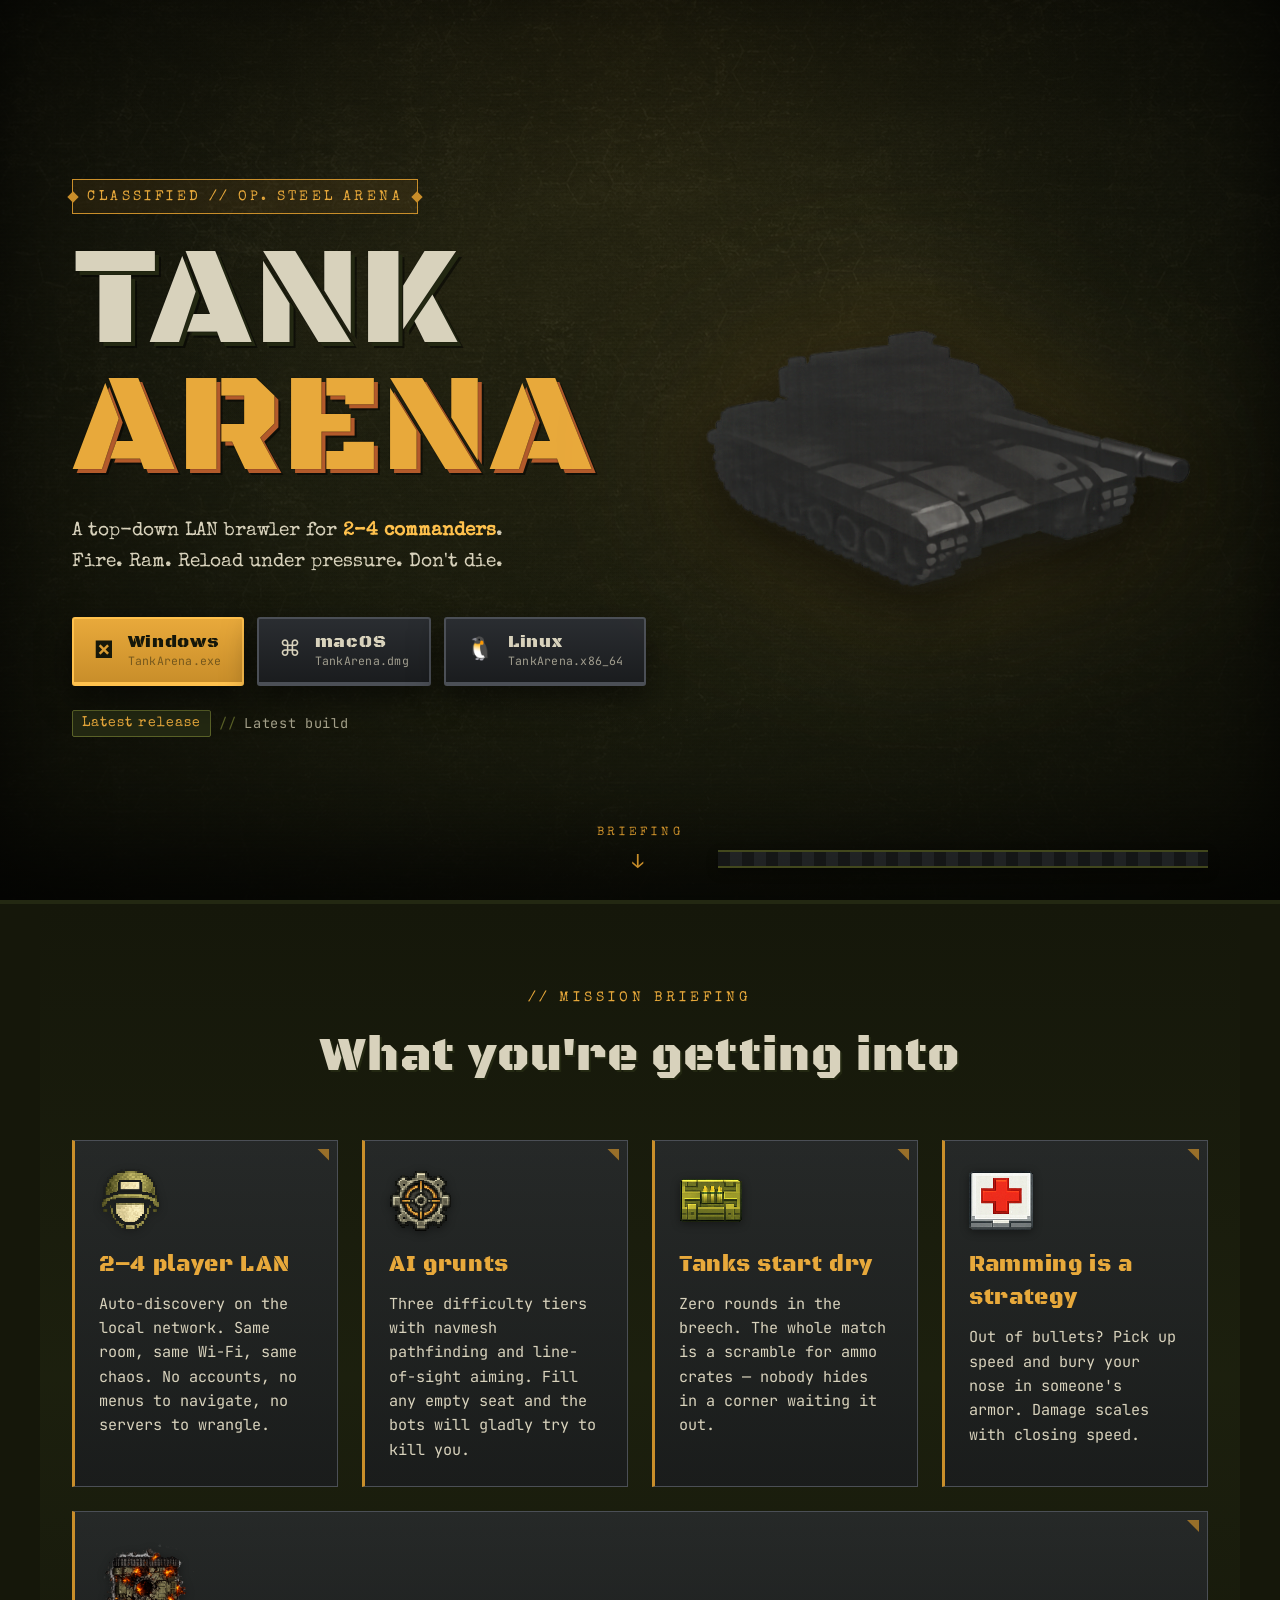
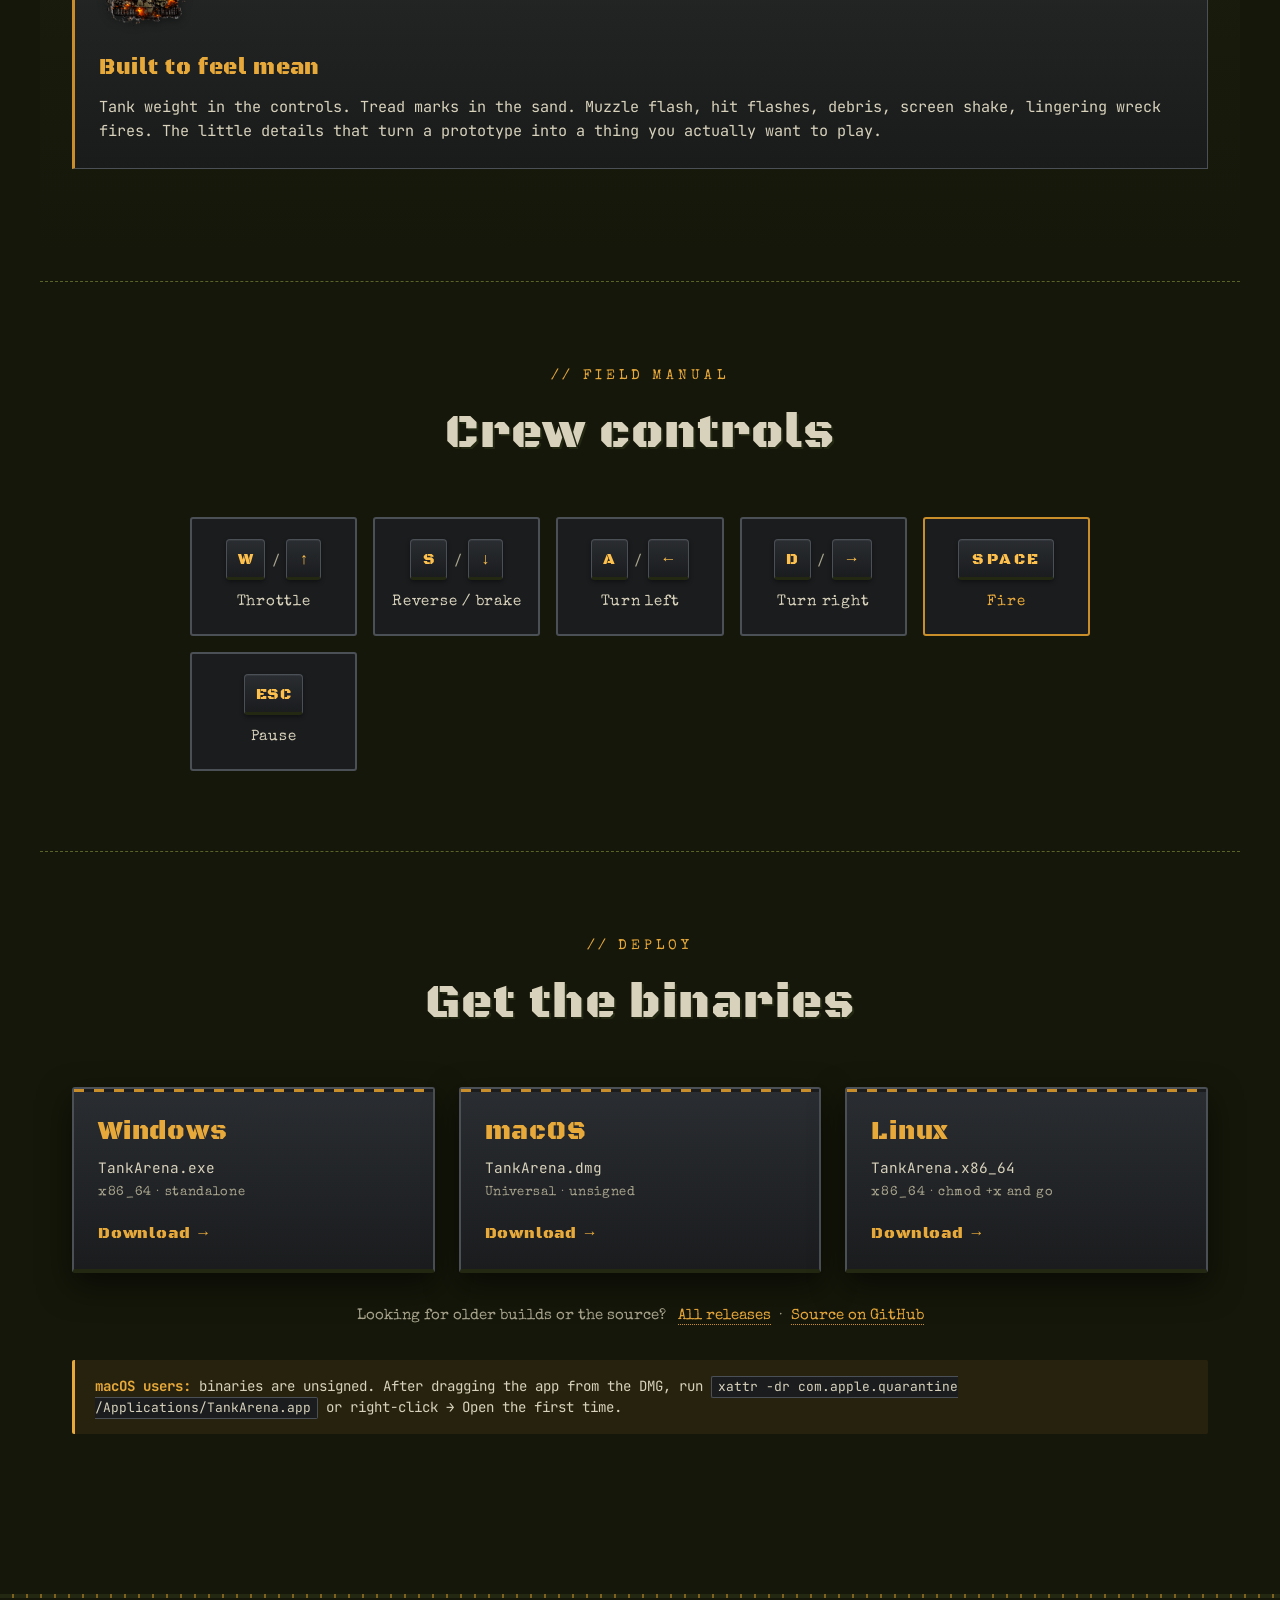
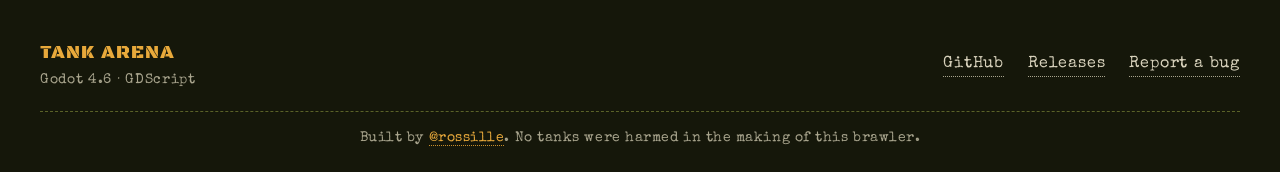
==== docs/index.html @ f7e7286d "Initial commit: Tank Arena - 2-4 player LAN tank battle game A top-down tank arena built in Godot 4." ====
<!DOCTYPE html>
<html lang="en">
<head>
  <meta charset="UTF-8" />
  <meta name="viewport" content="width=device-width, initial-scale=1.0" />
  <title>TANK ARENA — LAN tank brawler for 2–4 commanders</title>
  <meta name="description" content="A no-nonsense top-down tank brawler. Spin up a LAN game, throw in some AI grunts, ram, shoot, and don't get caught reloading." />
  <meta property="og:title" content="TANK ARENA" />
  <meta property="og:description" content="LAN tank brawler for 2–4 commanders. Fire. Ram. Survive." />
  <meta property="og:image" content="assets/title_tank_silhouette.png" />
  <link rel="preconnect" href="https://fonts.googleapis.com" />
  <link rel="preconnect" href="https://fonts.gstatic.com" crossorigin />
  <link href="https://fonts.googleapis.com/css2?family=Black+Ops+One&family=Special+Elite&family=JetBrains+Mono:wght@400;700&display=swap" rel="stylesheet" />
  <link rel="stylesheet" href="style.css" />
  <link rel="icon" type="image/png" href="assets/title_tank_silhouette.png" />
</head>
<body>

  <!-- ===== HERO ===== -->
  <header class="hero">
    <div class="scanlines" aria-hidden="true"></div>
    <div class="vignette" aria-hidden="true"></div>

    <div class="hero__inner">
      <div class="hero__text">
        <div class="stencil-tag">CLASSIFIED // OP. STEEL ARENA</div>
        <h1 class="title">
          <span class="title__line">TANK</span>
          <span class="title__line title__line--accent">ARENA</span>
        </h1>
        <p class="tagline">
          A top-down LAN brawler for <strong>2&ndash;4 commanders</strong>.<br />
          Fire. Ram. Reload under pressure. Don't die.
        </p>

        <div class="downloads" id="downloads">
          <a class="dl-btn dl-btn--primary" href="https://github.com/rossille/tta/releases/latest/download/TankArena.exe" data-platform="windows">
            <span class="dl-btn__icon" aria-hidden="true">&#xE7EF;</span>
            <span class="dl-btn__label">
              <span class="dl-btn__platform">Windows</span>
              <span class="dl-btn__file" data-size="windows">TankArena.exe</span>
            </span>
          </a>
          <a class="dl-btn" href="https://github.com/rossille/tta/releases/latest/download/TankArena.dmg" data-platform="macos">
            <span class="dl-btn__icon" aria-hidden="true">&#x2318;</span>
            <span class="dl-btn__label">
              <span class="dl-btn__platform">macOS</span>
              <span class="dl-btn__file" data-size="macos">TankArena.dmg</span>
            </span>
          </a>
          <a class="dl-btn" href="https://github.com/rossille/tta/releases/latest/download/TankArena.x86_64" data-platform="linux">
            <span class="dl-btn__icon" aria-hidden="true">&#x1F427;</span>
            <span class="dl-btn__label">
              <span class="dl-btn__platform">Linux</span>
              <span class="dl-btn__file" data-size="linux">TankArena.x86_64</span>
            </span>
          </a>
        </div>

        <div class="release-meta" id="release-meta">
          <span class="release-meta__chip" id="release-tag">Latest release</span>
          <span class="release-meta__sep">//</span>
          <span class="release-meta__date" id="release-date">Loading deployment data&hellip;</span>
        </div>
      </div>

      <div class="hero__art" aria-hidden="true">
        <img src="assets/title_tank_silhouette.png" alt="" class="hero__tank" />
        <div class="hero__tracks"></div>
      </div>
    </div>

    <a class="scroll-cue" href="#briefing" aria-label="Scroll to briefing">
      <span>BRIEFING</span>
      <span class="scroll-cue__arrow">&darr;</span>
    </a>
  </header>

  <!-- ===== BRIEFING / FEATURES ===== -->
  <section class="briefing" id="briefing">
    <div class="section__header">
      <span class="section__tag">// MISSION BRIEFING</span>
      <h2 class="section__title">What you're getting into</h2>
    </div>

    <div class="features">
      <article class="feature">
        <div class="feature__icon">
          <img src="assets/icon_player.png" alt="" />
        </div>
        <h3>2&ndash;4 player LAN</h3>
        <p>Auto-discovery on the local network. Same room, same Wi-Fi, same chaos. No accounts, no menus to navigate, no servers to wrangle.</p>
      </article>

      <article class="feature">
        <div class="feature__icon">
          <img src="assets/icon_ai.png" alt="" />
        </div>
        <h3>AI grunts</h3>
        <p>Three difficulty tiers with navmesh pathfinding and line-of-sight aiming. Fill any empty seat and the bots will gladly try to kill you.</p>
      </article>

      <article class="feature">
        <div class="feature__icon">
          <img src="assets/ammo_pickup.png" alt="" />
        </div>
        <h3>Tanks start dry</h3>
        <p>Zero rounds in the breech. The whole match is a scramble for ammo crates &mdash; nobody hides in a corner waiting it out.</p>
      </article>

      <article class="feature">
        <div class="feature__icon">
          <img src="assets/health_pickup.png" alt="" />
        </div>
        <h3>Ramming is a strategy</h3>
        <p>Out of bullets? Pick up speed and bury your nose in someone's armor. Damage scales with closing speed.</p>
      </article>

      <article class="feature feature--wide">
        <div class="feature__icon feature__icon--wreck">
          <img src="assets/tank_destroyed.png" alt="" />
        </div>
        <h3>Built to feel mean</h3>
        <p>Tank weight in the controls. Tread marks in the sand. Muzzle flash, hit flashes, debris, screen shake, lingering wreck fires. The little details that turn a prototype into a thing you actually want to play.</p>
      </article>
    </div>
  </section>

  <!-- ===== CONTROLS ===== -->
  <section class="controls">
    <div class="section__header">
      <span class="section__tag">// FIELD MANUAL</span>
      <h2 class="section__title">Crew controls</h2>
    </div>

    <div class="controls__grid">
      <div class="control-card">
        <div class="control-card__keys">
          <kbd>W</kbd>
          <span class="control-card__or">/</span>
          <kbd>&uarr;</kbd>
        </div>
        <div class="control-card__label">Throttle</div>
      </div>
      <div class="control-card">
        <div class="control-card__keys">
          <kbd>S</kbd>
          <span class="control-card__or">/</span>
          <kbd>&darr;</kbd>
        </div>
        <div class="control-card__label">Reverse / brake</div>
      </div>
      <div class="control-card">
        <div class="control-card__keys">
          <kbd>A</kbd>
          <span class="control-card__or">/</span>
          <kbd>&larr;</kbd>
        </div>
        <div class="control-card__label">Turn left</div>
      </div>
      <div class="control-card">
        <div class="control-card__keys">
          <kbd>D</kbd>
          <span class="control-card__or">/</span>
          <kbd>&rarr;</kbd>
        </div>
        <div class="control-card__label">Turn right</div>
      </div>
      <div class="control-card control-card--fire">
        <div class="control-card__keys">
          <kbd class="kbd--wide">SPACE</kbd>
        </div>
        <div class="control-card__label">Fire</div>
      </div>
      <div class="control-card">
        <div class="control-card__keys">
          <kbd>ESC</kbd>
        </div>
        <div class="control-card__label">Pause</div>
      </div>
    </div>
  </section>

  <!-- ===== DEPLOY ===== -->
  <section class="deploy">
    <div class="section__header">
      <span class="section__tag">// DEPLOY</span>
      <h2 class="section__title">Get the binaries</h2>
    </div>

    <div class="deploy__grid">
      <a class="deploy-card" href="https://github.com/rossille/tta/releases/latest/download/TankArena.exe" data-platform="windows">
        <div class="deploy-card__platform">Windows</div>
        <div class="deploy-card__filename">TankArena.exe</div>
        <div class="deploy-card__arch">x86_64 &middot; standalone</div>
        <div class="deploy-card__cta">Download &rarr;</div>
      </a>
      <a class="deploy-card" href="https://github.com/rossille/tta/releases/latest/download/TankArena.dmg" data-platform="macos">
        <div class="deploy-card__platform">macOS</div>
        <div class="deploy-card__filename">TankArena.dmg</div>
        <div class="deploy-card__arch">Universal &middot; unsigned</div>
        <div class="deploy-card__cta">Download &rarr;</div>
      </a>
      <a class="deploy-card" href="https://github.com/rossille/tta/releases/latest/download/TankArena.x86_64" data-platform="linux">
        <div class="deploy-card__platform">Linux</div>
        <div class="deploy-card__filename">TankArena.x86_64</div>
        <div class="deploy-card__arch">x86_64 &middot; chmod +x and go</div>
        <div class="deploy-card__cta">Download &rarr;</div>
      </a>
    </div>

    <p class="deploy__note" id="deploy-note">
      Looking for older builds or the source? &nbsp;
      <a href="https://github.com/rossille/tta/releases">All releases</a>
      &nbsp;&middot;&nbsp;
      <a href="https://github.com/rossille/tta">Source on GitHub</a>
    </p>

    <div class="deploy__macos-note">
      <strong>macOS users:</strong> binaries are unsigned. After dragging the app from the DMG,
      run <code>xattr -dr com.apple.quarantine /Applications/TankArena.app</code> or right-click &rarr; Open the first time.
    </div>
  </section>

  <!-- ===== FOOTER ===== -->
  <footer class="footer">
    <div class="footer__inner">
      <div class="footer__brand">
        <span class="footer__logo">TANK&nbsp;ARENA</span>
        <span class="footer__build">Godot 4.6 &middot; GDScript</span>
      </div>
      <div class="footer__links">
        <a href="https://github.com/rossille/tta">GitHub</a>
        <a href="https://github.com/rossille/tta/releases">Releases</a>
        <a href="https://github.com/rossille/tta/issues">Report a bug</a>
      </div>
    </div>
    <div class="footer__bottom">
      Built by <a href="https://github.com/rossille">@rossille</a>. No tanks were harmed in the making of this brawler.
    </div>
  </footer>

  <script src="script.js"></script>
</body>
</html>
---- docs/style.css ----
/* =========================================================================
   TANK ARENA — landing page
   Cold War Steel aesthetic: olive drab, dark steel, amber accents, grit.
   ========================================================================= */

:root {
  --olive-darkest: #15170a;
  --olive-dark:    #232812;
  --olive-mid:     #3a4020;
  --olive:         #5a6228;
  --olive-light:   #8a9342;
  --steel-dark:    #1a1c1e;
  --steel:         #2a2d31;
  --steel-light:   #4b4f56;
  --amber:         #e8a93b;
  --amber-bright:  #ffc14d;
  --amber-dim:     #c98e2a;
  --rust:          #b25a2b;
  --bone:          #d8d2bc;
  --bone-dim:      #a8a48d;
  --warning:       #d34f3a;

  --shadow-deep:   0 12px 32px rgba(0, 0, 0, 0.55);
  --shadow-press:  0 4px 12px rgba(0, 0, 0, 0.5);

  --font-display:  "Black Ops One", "Impact", "Arial Black", sans-serif;
  --font-stencil:  "Special Elite", "Courier New", monospace;
  --font-body:     "JetBrains Mono", "Courier New", monospace;
}

* { box-sizing: border-box; }

html, body {
  margin: 0;
  padding: 0;
  background: var(--olive-darkest);
  color: var(--bone);
  font-family: var(--font-body);
  font-size: 16px;
  line-height: 1.5;
  scroll-behavior: smooth;
  -webkit-font-smoothing: antialiased;
}

a {
  color: var(--amber);
  text-decoration: none;
  border-bottom: 1px dotted var(--amber-dim);
  transition: color 0.15s ease, border-color 0.15s ease;
}
a:hover { color: var(--amber-bright); border-bottom-color: var(--amber-bright); }

code, kbd {
  font-family: var(--font-body);
  background: var(--steel-dark);
  color: var(--bone);
  padding: 0.1em 0.45em;
  border: 1px solid var(--steel-light);
  border-radius: 2px;
  font-size: 0.92em;
}

::selection { background: var(--amber); color: var(--olive-darkest); }

/* ======================== HERO ======================== */

.hero {
  position: relative;
  min-height: 100vh;
  background:
    radial-gradient(ellipse at top, rgba(232, 169, 59, 0.05) 0%, transparent 60%),
    linear-gradient(180deg, rgba(21, 23, 10, 0.78) 0%, rgba(21, 23, 10, 0.92) 100%),
    url("assets/bg_lobby.jpg");
  background-size: auto, auto, cover;
  background-position: center;
  background-repeat: repeat;
  overflow: hidden;
  border-bottom: 4px solid var(--olive-dark);
  box-shadow: inset 0 -50px 80px rgba(0, 0, 0, 0.6);
}

.scanlines {
  position: absolute;
  inset: 0;
  pointer-events: none;
  background-image: repeating-linear-gradient(
    0deg,
    rgba(0, 0, 0, 0) 0px,
    rgba(0, 0, 0, 0) 2px,
    rgba(0, 0, 0, 0.06) 3px,
    rgba(0, 0, 0, 0.06) 4px
  );
  z-index: 1;
}

.vignette {
  position: absolute;
  inset: 0;
  pointer-events: none;
  background: radial-gradient(ellipse at center, transparent 40%, rgba(0, 0, 0, 0.6) 100%);
  z-index: 1;
}

.hero__inner {
  position: relative;
  z-index: 2;
  max-width: 1200px;
  margin: 0 auto;
  padding: 5rem 2rem 4rem;
  display: grid;
  grid-template-columns: 1.1fr 0.9fr;
  gap: 3rem;
  align-items: center;
  min-height: 100vh;
}

.stencil-tag {
  display: inline-block;
  font-family: var(--font-stencil);
  font-size: 0.85rem;
  letter-spacing: 0.25em;
  color: var(--amber);
  background: rgba(232, 169, 59, 0.08);
  border: 1px solid var(--amber-dim);
  padding: 0.4rem 0.9rem;
  margin-bottom: 1.5rem;
  text-transform: uppercase;
  position: relative;
}
.stencil-tag::before,
.stencil-tag::after {
  content: "";
  position: absolute;
  top: 50%;
  width: 8px;
  height: 8px;
  background: var(--amber-dim);
  transform: translateY(-50%) rotate(45deg);
}
.stencil-tag::before { left: -4px; }
.stencil-tag::after  { right: -4px; }

.title {
  font-family: var(--font-display);
  font-weight: 400;
  font-size: clamp(4rem, 11vw, 9rem);
  line-height: 0.9;
  margin: 0 0 1.5rem;
  letter-spacing: 0.02em;
  color: var(--bone);
  text-shadow:
    0 0 1px rgba(0, 0, 0, 0.9),
    4px 4px 0 var(--olive-dark),
    6px 6px 0 rgba(0, 0, 0, 0.5);
}
.title__line { display: block; }
.title__line--accent {
  color: var(--amber);
  text-shadow:
    0 0 1px rgba(0, 0, 0, 0.9),
    4px 4px 0 var(--rust),
    6px 6px 0 rgba(0, 0, 0, 0.5);
}

.tagline {
  font-family: var(--font-stencil);
  font-size: 1.2rem;
  color: var(--bone);
  margin: 0 0 2.5rem;
  max-width: 32rem;
  line-height: 1.6;
}
.tagline strong { color: var(--amber-bright); }

/* ---- download buttons ---- */

.downloads {
  display: flex;
  flex-wrap: wrap;
  gap: 0.85rem;
  margin-bottom: 1.5rem;
}

.dl-btn {
  display: inline-flex;
  align-items: center;
  gap: 0.85rem;
  background: linear-gradient(180deg, var(--steel) 0%, var(--steel-dark) 100%);
  color: var(--bone);
  border: 2px solid var(--steel-light);
  border-bottom-width: 4px;
  border-radius: 3px;
  padding: 0.85rem 1.25rem;
  font-family: var(--font-display);
  font-weight: normal;
  text-decoration: none;
  transition: transform 0.08s ease, box-shadow 0.15s ease, border-color 0.15s ease, background 0.15s ease;
  box-shadow: var(--shadow-deep);
  cursor: pointer;
  position: relative;
}
.dl-btn:hover {
  transform: translateY(-2px);
  border-color: var(--amber-dim);
  background: linear-gradient(180deg, var(--steel-light) 0%, var(--steel) 100%);
}
.dl-btn:active {
  transform: translateY(2px);
  border-bottom-width: 2px;
  box-shadow: var(--shadow-press);
}

.dl-btn--primary {
  background: linear-gradient(180deg, var(--amber) 0%, var(--amber-dim) 100%);
  border-color: var(--amber-bright);
  color: var(--olive-darkest);
  text-shadow: none;
}
.dl-btn--primary:hover {
  background: linear-gradient(180deg, var(--amber-bright) 0%, var(--amber) 100%);
  border-color: var(--bone);
}

.dl-btn__icon {
  font-size: 1.4rem;
  line-height: 1;
}
.dl-btn__label {
  display: flex;
  flex-direction: column;
  align-items: flex-start;
  text-align: left;
  line-height: 1.1;
}
.dl-btn__platform {
  font-size: 1.1rem;
  letter-spacing: 0.04em;
}
.dl-btn__file {
  font-family: var(--font-body);
  font-size: 0.72rem;
  opacity: 0.7;
  margin-top: 0.2rem;
  font-weight: normal;
  letter-spacing: 0.02em;
}
.dl-btn--primary .dl-btn__file { color: rgba(21, 23, 10, 0.7); }

.dl-btn--unavailable,
.deploy-card.dl-btn--unavailable {
  opacity: 0.45;
  pointer-events: none;
  filter: grayscale(0.5);
}

.release-meta {
  font-family: var(--font-body);
  font-size: 0.85rem;
  color: var(--bone-dim);
  letter-spacing: 0.05em;
  display: flex;
  flex-wrap: wrap;
  gap: 0.5rem;
  align-items: center;
}
.release-meta__chip {
  background: var(--olive-dark);
  border: 1px solid var(--olive);
  color: var(--amber);
  padding: 0.15rem 0.55rem;
  border-radius: 2px;
  font-family: var(--font-stencil);
  letter-spacing: 0.08em;
}
.release-meta__sep { color: var(--olive); }

/* ---- hero art ---- */

.hero__art {
  position: relative;
  height: 100%;
  display: flex;
  align-items: center;
  justify-content: center;
}

.hero__tank {
  max-width: 100%;
  width: 110%;
  filter:
    brightness(1.35)
    contrast(1.05)
    drop-shadow(0 20px 30px rgba(0, 0, 0, 0.6))
    drop-shadow(0 0 80px rgba(232, 169, 59, 0.18));
  transform: translateX(-3%) rotate(-2deg);
  animation: tank-rumble 6s ease-in-out infinite;
}

@keyframes tank-rumble {
  0%, 100% { transform: translateX(-3%) translateY(0) rotate(-2deg); }
  25%      { transform: translateX(-3%) translateY(-3px) rotate(-2.2deg); }
  50%      { transform: translateX(-3%) translateY(0) rotate(-2deg); }
  75%      { transform: translateX(-3%) translateY(-2px) rotate(-1.8deg); }
}

.hero__tracks {
  position: absolute;
  left: 0; right: 0; bottom: -2rem;
  height: 18px;
  background: repeating-linear-gradient(
    90deg,
    var(--steel-dark) 0px,
    var(--steel-dark) 12px,
    var(--steel) 12px,
    var(--steel) 24px
  );
  border-top: 2px solid var(--olive);
  border-bottom: 2px solid var(--olive);
  opacity: 0.7;
  box-shadow: 0 4px 12px rgba(0, 0, 0, 0.5);
}

/* ---- scroll cue ---- */

.scroll-cue {
  position: absolute;
  left: 50%;
  bottom: 1.5rem;
  transform: translateX(-50%);
  display: flex;
  flex-direction: column;
  align-items: center;
  font-family: var(--font-stencil);
  font-size: 0.78rem;
  letter-spacing: 0.3em;
  color: var(--amber-dim);
  text-decoration: none;
  border: none;
  z-index: 3;
  animation: cue-bob 2.2s ease-in-out infinite;
}
.scroll-cue:hover { color: var(--amber-bright); border: none; }
.scroll-cue__arrow {
  font-size: 1.2rem;
  margin-top: 0.3rem;
  font-family: var(--font-body);
}

@keyframes cue-bob {
  0%, 100% { transform: translateX(-50%) translateY(0); opacity: 0.7; }
  50%      { transform: translateX(-50%) translateY(6px); opacity: 1; }
}

/* ======================== SECTIONS ======================== */

section {
  position: relative;
  padding: 5rem 2rem;
  max-width: 1200px;
  margin: 0 auto;
}

.section__header {
  text-align: center;
  margin-bottom: 3rem;
}

.section__tag {
  display: inline-block;
  font-family: var(--font-stencil);
  font-size: 0.85rem;
  letter-spacing: 0.3em;
  color: var(--amber);
  margin-bottom: 0.7rem;
}

.section__title {
  font-family: var(--font-display);
  font-weight: 400;
  font-size: clamp(2rem, 5vw, 3rem);
  margin: 0;
  color: var(--bone);
  letter-spacing: 0.02em;
  text-shadow: 2px 2px 0 var(--olive-dark);
}

/* ======================== BRIEFING / FEATURES ======================== */

.briefing {
  background:
    linear-gradient(180deg, rgba(35, 40, 18, 0) 0%, rgba(35, 40, 18, 0.5) 50%, rgba(35, 40, 18, 0) 100%);
}

.features {
  display: grid;
  grid-template-columns: repeat(auto-fit, minmax(260px, 1fr));
  gap: 1.5rem;
}

.feature {
  position: relative;
  background: linear-gradient(180deg, rgba(42, 45, 49, 0.75) 0%, rgba(26, 28, 30, 0.85) 100%);
  border: 1px solid var(--steel-light);
  border-left: 3px solid var(--amber-dim);
  padding: 1.75rem 1.5rem 1.5rem;
  transition: transform 0.2s ease, border-color 0.2s ease, box-shadow 0.2s ease;
}
.feature::before {
  content: "";
  position: absolute;
  top: 8px; right: 8px;
  width: 12px; height: 12px;
  background: var(--amber-dim);
  clip-path: polygon(0 0, 100% 0, 100% 100%);
  opacity: 0.7;
}
.feature:hover {
  transform: translateY(-3px);
  border-left-color: var(--amber);
  box-shadow: var(--shadow-deep);
}

.feature--wide {
  grid-column: 1 / -1;
}
.feature--wide .feature__icon {
  width: 96px; height: 96px;
}

.feature__icon {
  width: 64px;
  height: 64px;
  margin-bottom: 1rem;
  display: flex;
  align-items: center;
  justify-content: center;
}
.feature__icon img {
  width: 100%;
  height: 100%;
  object-fit: contain;
  image-rendering: pixelated;
  filter: drop-shadow(0 2px 4px rgba(0, 0, 0, 0.4));
}
.feature__icon--wreck img {
  image-rendering: auto;
}

.feature h3 {
  font-family: var(--font-display);
  font-weight: 400;
  font-size: 1.4rem;
  margin: 0 0 0.6rem;
  color: var(--amber);
  letter-spacing: 0.03em;
}

.feature p {
  margin: 0;
  color: var(--bone);
  font-size: 0.95rem;
  line-height: 1.6;
}

/* ======================== CONTROLS ======================== */

.controls {
  border-top: 1px dashed var(--olive);
  border-bottom: 1px dashed var(--olive);
  margin-top: 2rem;
}

.controls__grid {
  display: grid;
  grid-template-columns: repeat(auto-fit, minmax(160px, 1fr));
  gap: 1rem;
  max-width: 900px;
  margin: 0 auto;
}

.control-card {
  background: var(--steel-dark);
  border: 2px solid var(--steel-light);
  border-radius: 3px;
  padding: 1.25rem 1rem;
  text-align: center;
  position: relative;
}
.control-card::after {
  content: "";
  position: absolute;
  top: -2px; left: -2px; right: -2px; bottom: -2px;
  border-top: 2px solid var(--amber-dim);
  pointer-events: none;
  opacity: 0;
  transition: opacity 0.2s ease;
}
.control-card:hover::after { opacity: 1; }

.control-card__keys {
  display: flex;
  justify-content: center;
  align-items: center;
  gap: 0.4rem;
  margin-bottom: 0.7rem;
}
.control-card__or {
  color: var(--bone-dim);
  font-size: 0.85rem;
}

kbd {
  display: inline-flex;
  align-items: center;
  justify-content: center;
  min-width: 2.2rem;
  min-height: 2.2rem;
  padding: 0.4rem 0.7rem;
  font-family: var(--font-display);
  font-size: 1rem;
  color: var(--amber-bright);
  background: linear-gradient(180deg, var(--steel) 0%, var(--steel-dark) 100%);
  border: 1px solid var(--steel-light);
  border-bottom: 3px solid var(--olive-dark);
  border-radius: 4px;
  box-shadow: inset 0 1px 0 rgba(255, 255, 255, 0.05), 0 2px 4px rgba(0, 0, 0, 0.4);
  letter-spacing: 0.02em;
}
.kbd--wide {
  min-width: 6rem;
  letter-spacing: 0.15em;
}

.control-card__label {
  font-family: var(--font-stencil);
  font-size: 0.95rem;
  color: var(--bone);
  letter-spacing: 0.05em;
}

.control-card--fire {
  border-color: var(--amber-dim);
}
.control-card--fire .control-card__label {
  color: var(--amber);
}

/* ======================== DEPLOY ======================== */

.deploy {
  padding-bottom: 6rem;
}

.deploy__grid {
  display: grid;
  grid-template-columns: repeat(auto-fit, minmax(260px, 1fr));
  gap: 1.5rem;
  margin-bottom: 2rem;
}

.deploy-card {
  display: block;
  background: linear-gradient(180deg, var(--steel) 0%, var(--steel-dark) 100%);
  border: 2px solid var(--steel-light);
  border-bottom: 4px solid var(--olive-dark);
  border-radius: 3px;
  padding: 1.5rem;
  color: var(--bone);
  text-decoration: none;
  transition: transform 0.1s ease, border-color 0.2s ease, box-shadow 0.2s ease, background 0.2s ease;
  box-shadow: var(--shadow-deep);
  position: relative;
}
.deploy-card::before {
  content: "";
  position: absolute;
  top: 0; left: 0;
  width: 100%; height: 3px;
  background: repeating-linear-gradient(
    90deg,
    var(--amber-dim) 0px,
    var(--amber-dim) 10px,
    var(--steel-dark) 10px,
    var(--steel-dark) 20px
  );
}
.deploy-card:hover {
  transform: translateY(-3px);
  border-color: var(--amber);
  background: linear-gradient(180deg, var(--steel-light) 0%, var(--steel) 100%);
  box-shadow: 0 16px 36px rgba(0, 0, 0, 0.6), 0 0 20px rgba(232, 169, 59, 0.15);
}

.deploy-card__platform {
  font-family: var(--font-display);
  font-size: 1.6rem;
  color: var(--amber);
  letter-spacing: 0.03em;
  margin-bottom: 0.3rem;
}
.deploy-card__filename {
  font-family: var(--font-body);
  font-size: 0.9rem;
  color: var(--bone);
  margin-bottom: 0.3rem;
}
.deploy-card__arch {
  font-family: var(--font-stencil);
  font-size: 0.8rem;
  color: var(--bone-dim);
  letter-spacing: 0.05em;
  margin-bottom: 1.2rem;
}
.deploy-card__cta {
  font-family: var(--font-display);
  color: var(--amber);
  font-size: 1rem;
  letter-spacing: 0.05em;
}

.deploy__note {
  text-align: center;
  font-family: var(--font-stencil);
  color: var(--bone-dim);
  margin: 1.5rem 0 0;
  font-size: 0.95rem;
}

.deploy__macos-note {
  margin-top: 2rem;
  padding: 1rem 1.25rem;
  background: rgba(232, 169, 59, 0.08);
  border-left: 3px solid var(--amber);
  font-family: var(--font-body);
  font-size: 0.88rem;
  color: var(--bone);
  border-radius: 2px;
}
.deploy__macos-note strong { color: var(--amber); }

/* ======================== FOOTER ======================== */

.footer {
  background: var(--olive-darkest);
  border-top: 4px solid var(--olive-dark);
  padding: 2.5rem 2rem 1.5rem;
  margin-top: 4rem;
  position: relative;
}
.footer::before {
  content: "";
  position: absolute;
  top: -4px; left: 0; right: 0;
  height: 4px;
  background: repeating-linear-gradient(
    90deg,
    var(--olive-dark) 0px,
    var(--olive-dark) 12px,
    var(--amber-dim) 12px,
    var(--amber-dim) 14px
  );
  opacity: 0.55;
}

.footer__inner {
  max-width: 1200px;
  margin: 0 auto;
  display: flex;
  flex-wrap: wrap;
  justify-content: space-between;
  align-items: center;
  gap: 1.5rem;
  padding-bottom: 1.25rem;
  border-bottom: 1px dashed var(--olive);
}

.footer__brand { display: flex; flex-direction: column; gap: 0.2rem; }
.footer__logo {
  font-family: var(--font-display);
  font-size: 1.2rem;
  color: var(--amber);
  letter-spacing: 0.05em;
}
.footer__build {
  font-family: var(--font-stencil);
  color: var(--bone-dim);
  font-size: 0.85rem;
  letter-spacing: 0.05em;
}

.footer__links {
  display: flex;
  gap: 1.5rem;
  flex-wrap: wrap;
}
.footer__links a {
  font-family: var(--font-stencil);
  color: var(--bone);
  border-bottom: 1px dotted var(--bone-dim);
  letter-spacing: 0.05em;
}
.footer__links a:hover { color: var(--amber-bright); border-bottom-color: var(--amber-bright); }

.footer__bottom {
  text-align: center;
  font-family: var(--font-stencil);
  color: var(--bone-dim);
  font-size: 0.85rem;
  letter-spacing: 0.04em;
  max-width: 1200px;
  margin: 1rem auto 0;
}

/* ======================== RESPONSIVE ======================== */

@media (max-width: 900px) {
  .hero__inner {
    grid-template-columns: 1fr;
    padding-top: 3.5rem;
    padding-bottom: 5rem;
    gap: 2rem;
    text-align: center;
  }
  .hero__text {
    order: 2;
  }
  .hero__art {
    order: 1;
  }
  .hero__tank {
    max-width: 75%;
    width: auto;
  }
  .downloads { justify-content: center; }
  .release-meta { justify-content: center; }
  .tagline { margin-left: auto; margin-right: auto; }
}

@media (max-width: 540px) {
  section { padding: 3.5rem 1.25rem; }
  .hero__inner { padding: 3rem 1.25rem 5rem; }
  .title { font-size: clamp(3.5rem, 14vw, 5.5rem); }
  .dl-btn { width: 100%; justify-content: center; }
  .footer__inner { flex-direction: column; text-align: center; }
}
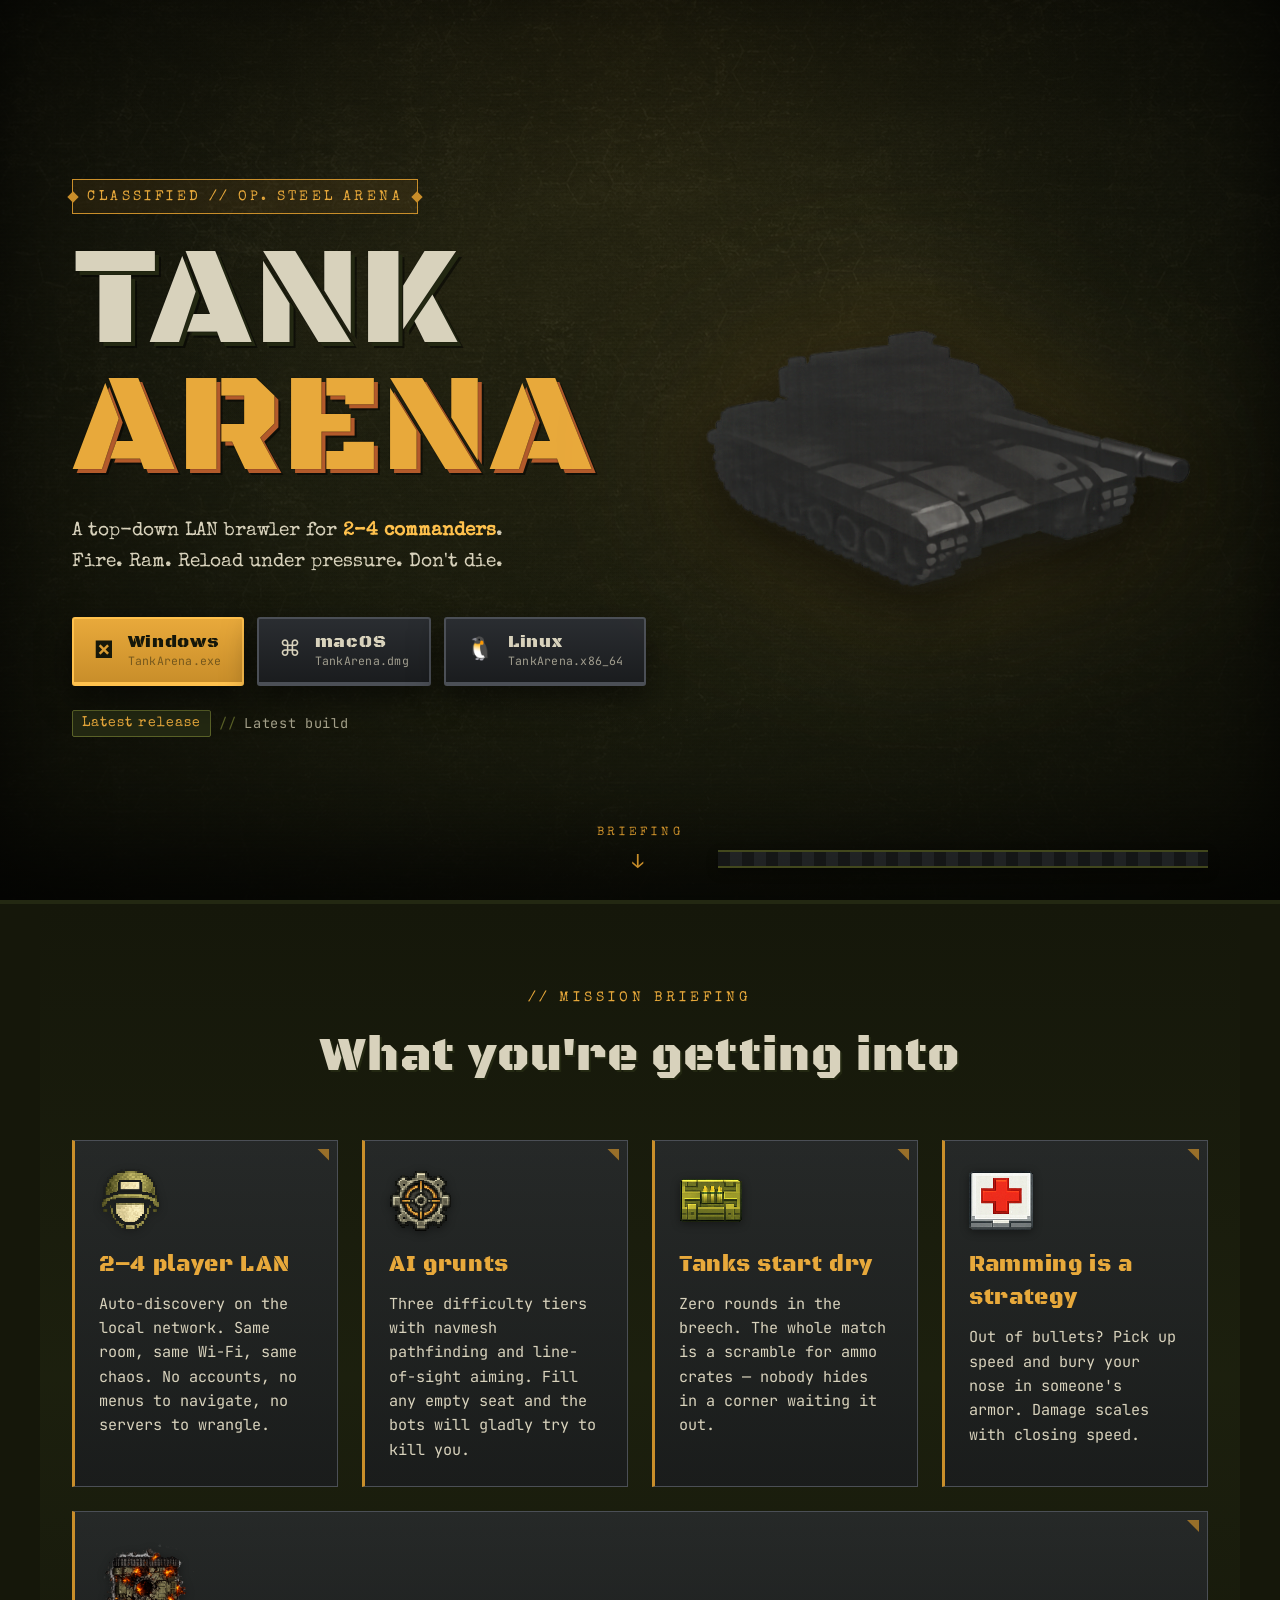
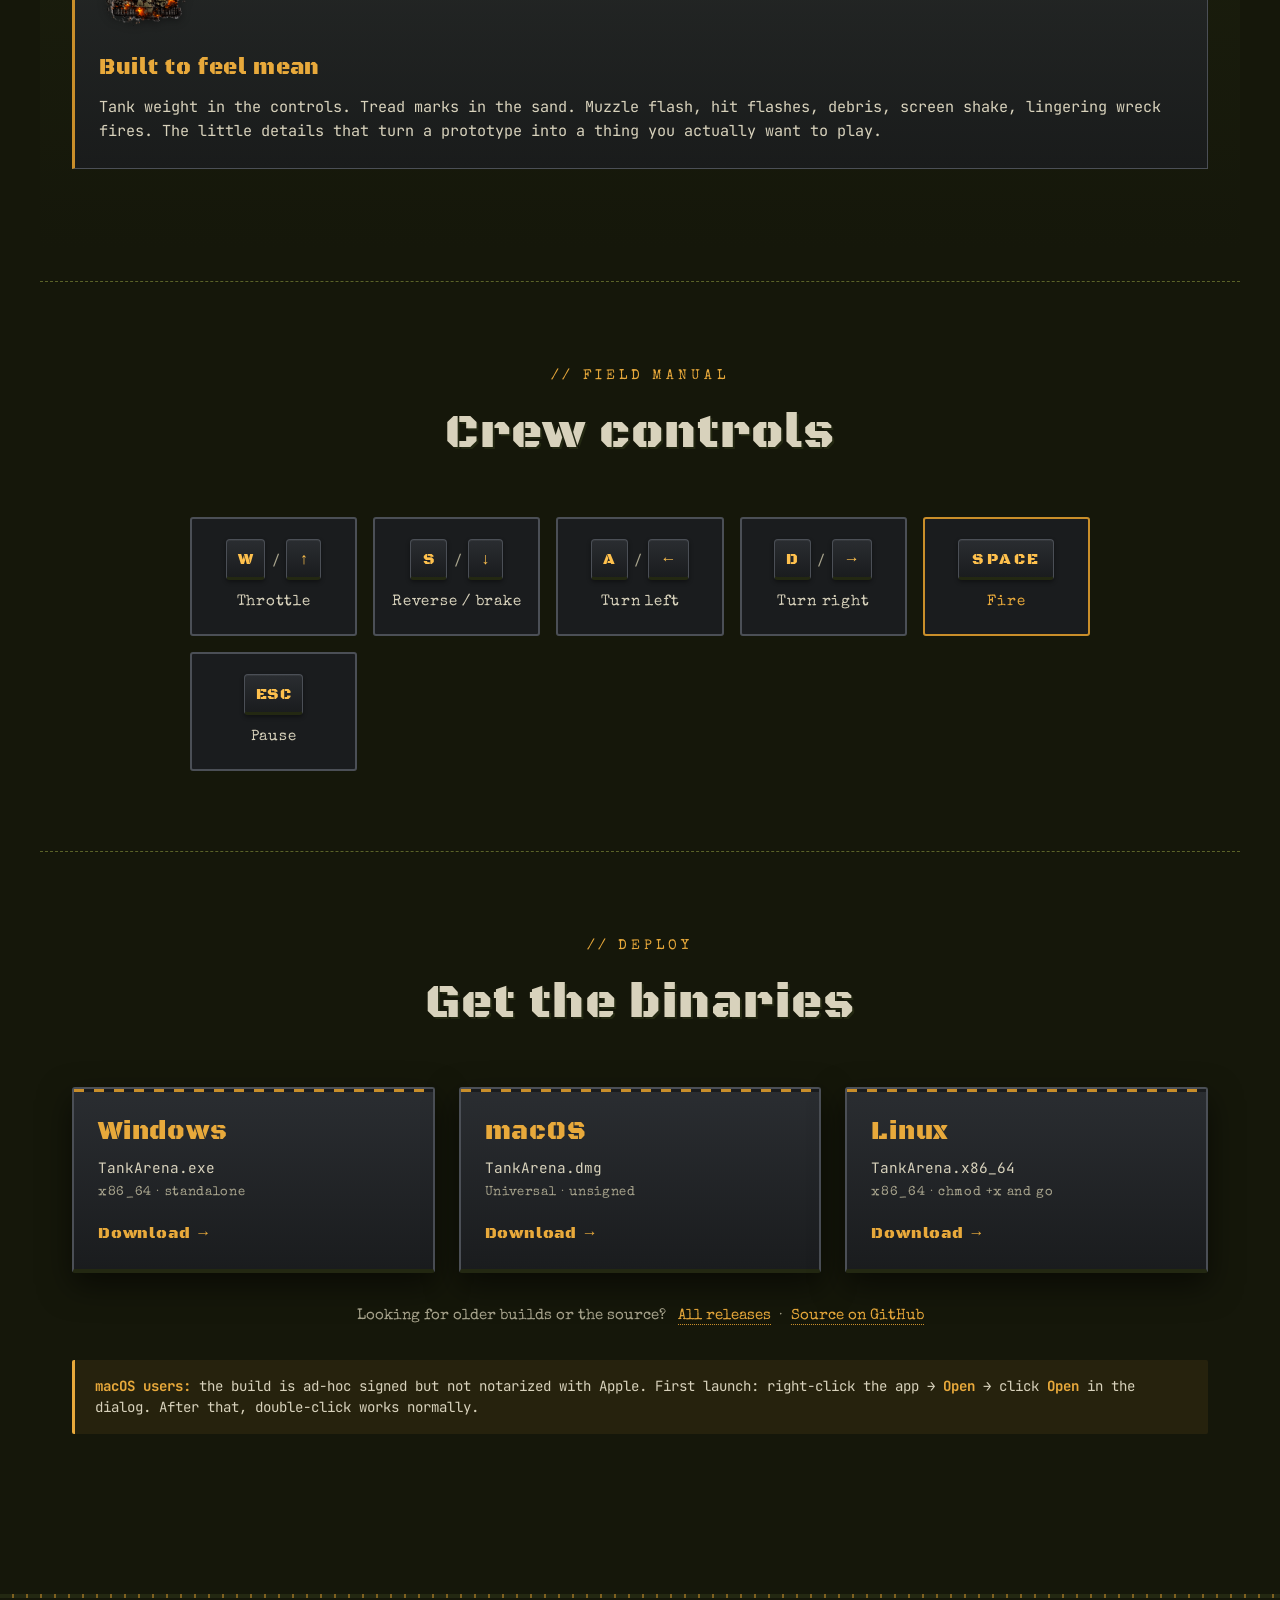
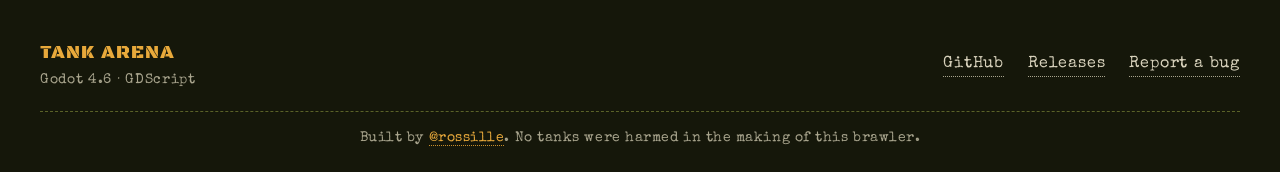
==== commit 6df4c9f2: "Ad-hoc codesign the macOS build Without any signature, recent macOS versions show 'TankArena is dama" ====
--- a/docs/index.html
+++ b/docs/index.html
@@ -217,8 +217,9 @@
     </p>
 
     <div class="deploy__macos-note">
-      <strong>macOS users:</strong> binaries are unsigned. After dragging the app from the DMG,
-      run <code>xattr -dr com.apple.quarantine /Applications/TankArena.app</code> or right-click &rarr; Open the first time.
+      <strong>macOS users:</strong> the build is ad-hoc signed but not notarized with Apple.
+      First launch: right-click the app &rarr; <strong>Open</strong> &rarr; click <strong>Open</strong> in the dialog.
+      After that, double-click works normally.
     </div>
   </section>
 
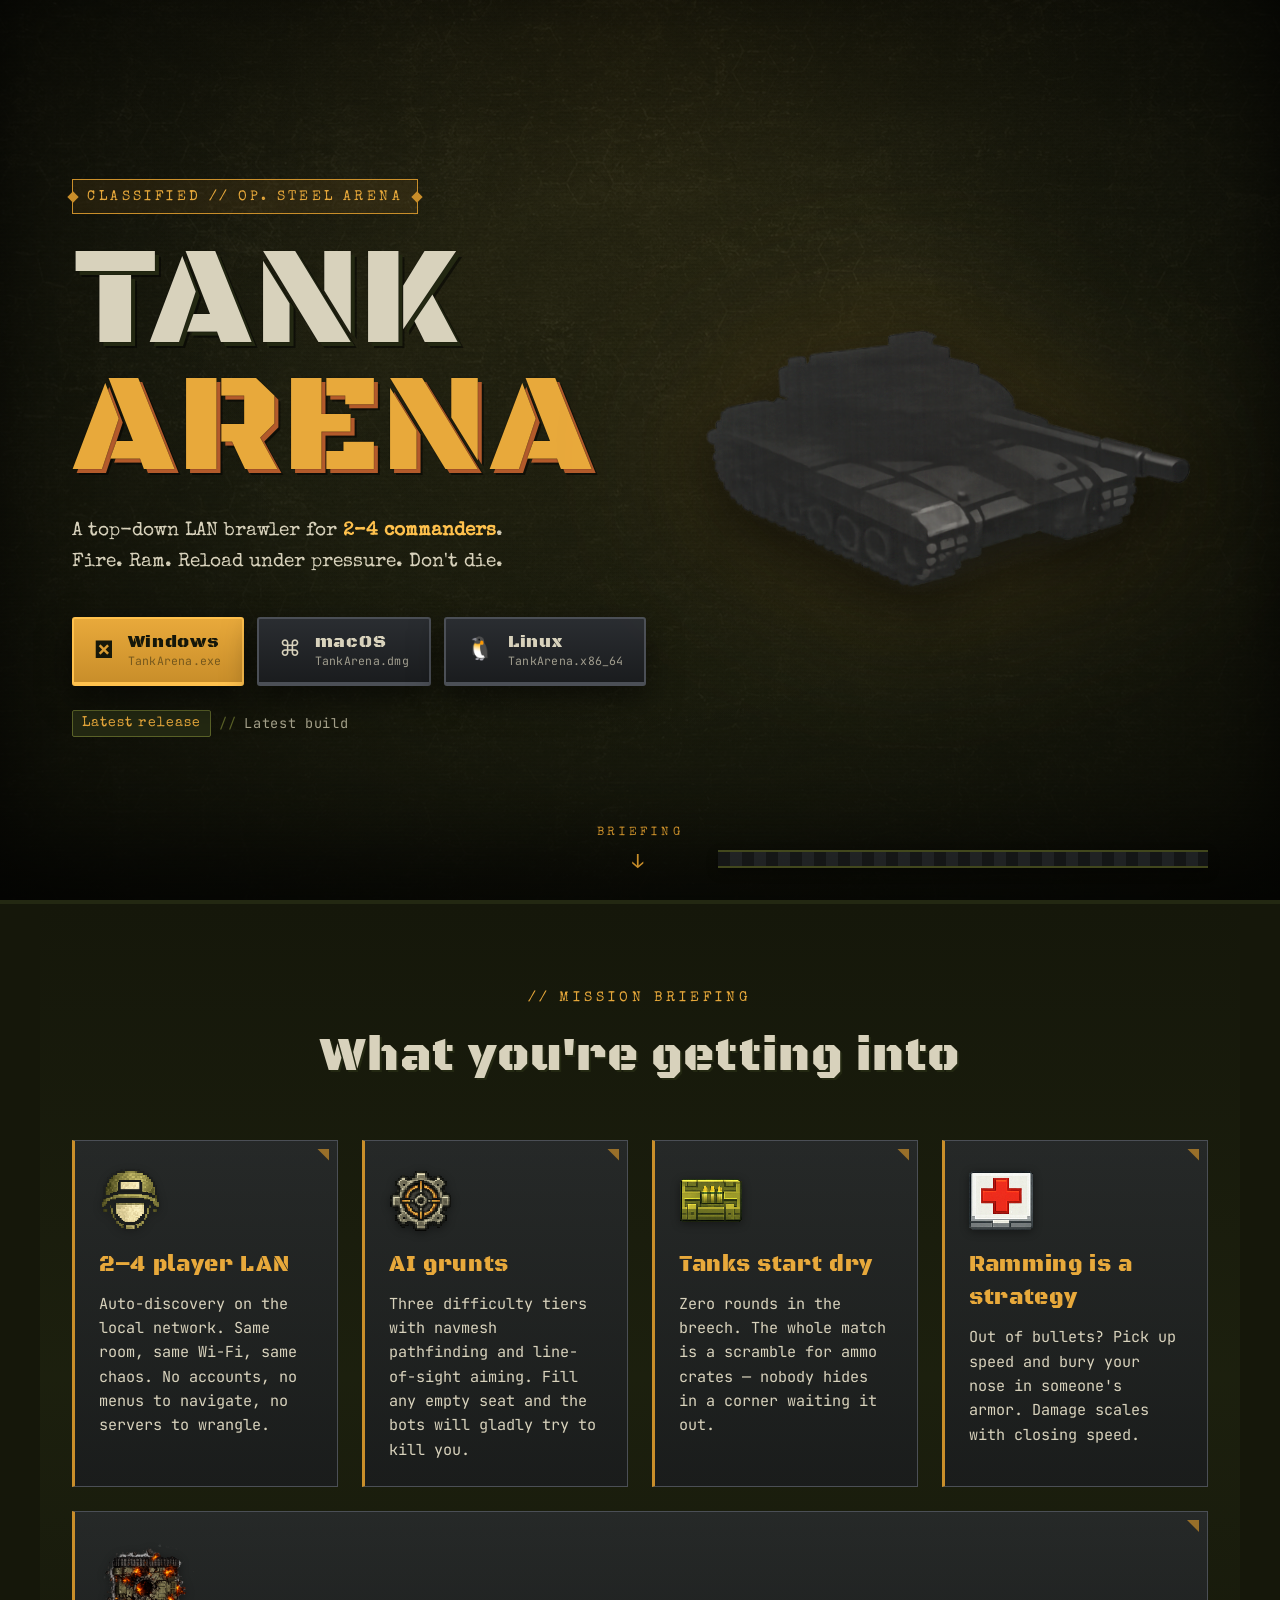
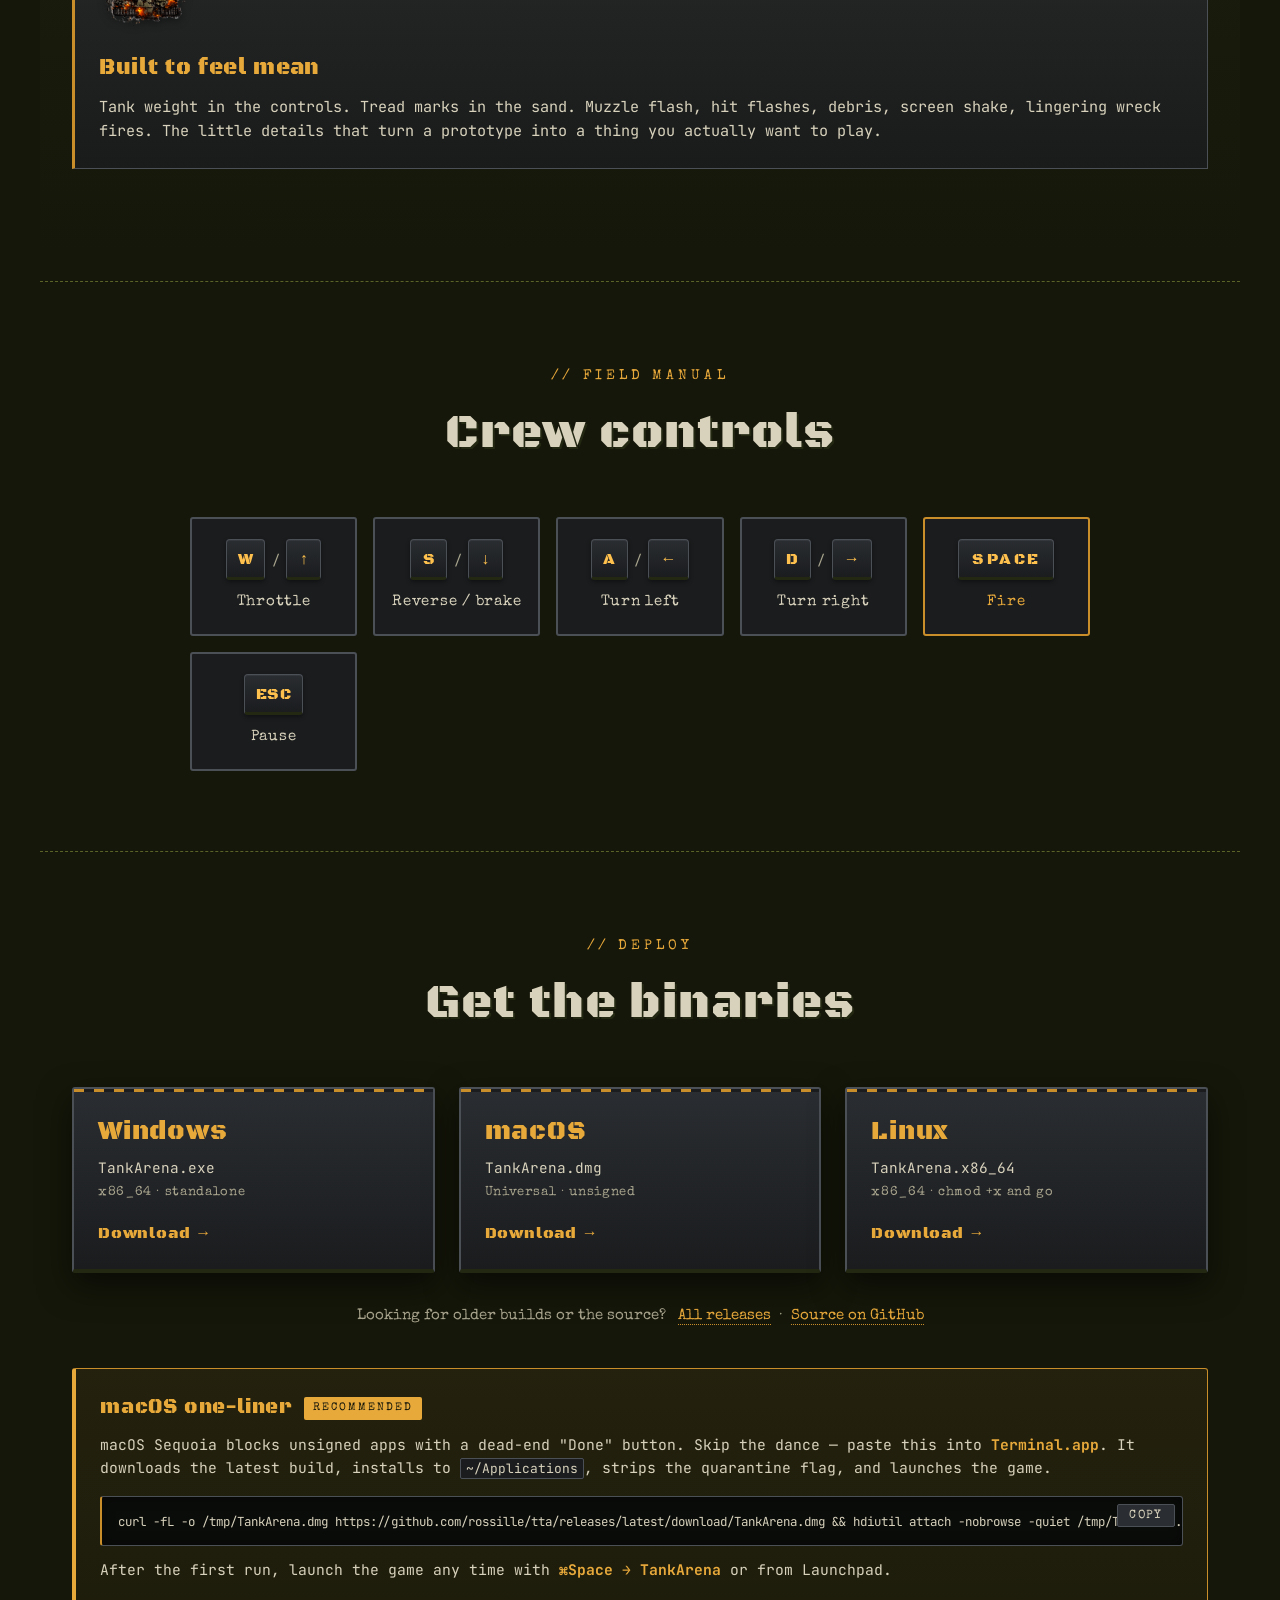
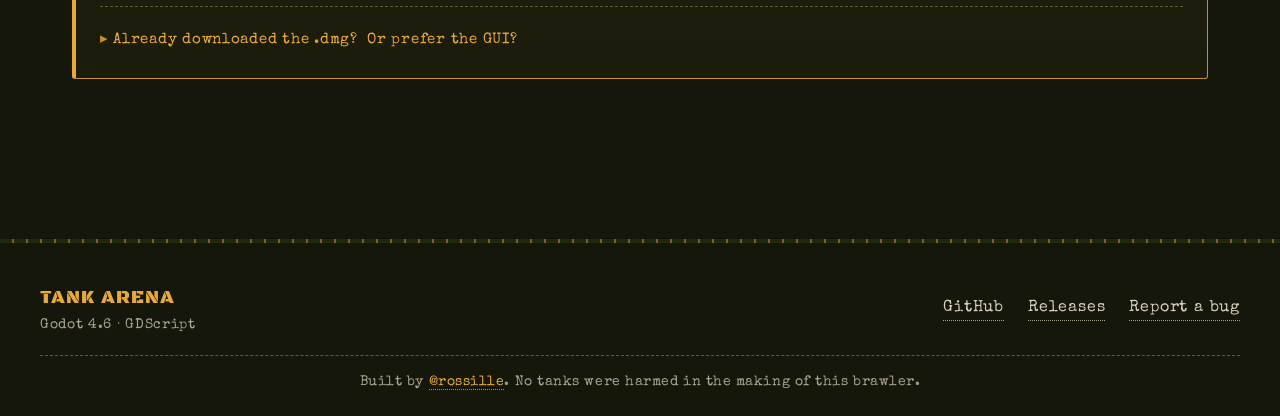
==== commit 0aefad3f: "Add macOS one-liner install command to the landing page macOS Sequoia (15+) removed the right-click " ====
--- a/docs/index.html
+++ b/docs/index.html
@@ -216,10 +216,44 @@
       <a href="https://github.com/rossille/tta">Source on GitHub</a>
     </p>
 
-    <div class="deploy__macos-note">
-      <strong>macOS users:</strong> the build is ad-hoc signed but not notarized with Apple.
-      First launch: right-click the app &rarr; <strong>Open</strong> &rarr; click <strong>Open</strong> in the dialog.
-      After that, double-click works normally.
+    <div class="install-block">
+      <div class="install-block__header">
+        <span class="install-block__title">macOS one-liner</span>
+        <span class="install-block__tag">recommended</span>
+      </div>
+      <p class="install-block__desc">
+        macOS Sequoia blocks unsigned apps with a dead-end "Done" button. Skip the dance &mdash;
+        paste this into <strong>Terminal.app</strong>. It downloads the latest build, installs to
+        <code>~/Applications</code>, strips the quarantine flag, and launches the game.
+      </p>
+
+      <div class="install-cmd">
+        <button class="install-cmd__copy" type="button" data-target="install-cmd-curl" aria-label="Copy command">Copy</button>
+        <pre><code id="install-cmd-curl">curl -fL -o /tmp/TankArena.dmg https://github.com/rossille/tta/releases/latest/download/TankArena.dmg && hdiutil attach -nobrowse -quiet /tmp/TankArena.dmg && mkdir -p ~/Applications && rm -rf ~/Applications/TankArena.app && cp -R /Volumes/TankArena/TankArena.app ~/Applications/ && hdiutil detach -quiet /Volumes/TankArena && rm /tmp/TankArena.dmg && xattr -dr com.apple.quarantine ~/Applications/TankArena.app && open ~/Applications/TankArena.app</code></pre>
+      </div>
+
+      <p class="install-block__after">
+        After the first run, launch the game any time with <strong>&#8984;Space &rarr; TankArena</strong>
+        or from Launchpad.
+      </p>
+
+      <details class="install-block__fallback">
+        <summary>Already downloaded the .dmg? &nbsp;Or prefer the GUI?</summary>
+
+        <p class="install-block__sub">If the .dmg is in your Downloads, skip the re-download:</p>
+        <div class="install-cmd">
+          <button class="install-cmd__copy" type="button" data-target="install-cmd-local" aria-label="Copy command">Copy</button>
+          <pre><code id="install-cmd-local">hdiutil attach -nobrowse -quiet ~/Downloads/TankArena.dmg && mkdir -p ~/Applications && rm -rf ~/Applications/TankArena.app && cp -R /Volumes/TankArena/TankArena.app ~/Applications/ && hdiutil detach -quiet /Volumes/TankArena && xattr -dr com.apple.quarantine ~/Applications/TankArena.app && open ~/Applications/TankArena.app</code></pre>
+        </div>
+
+        <p class="install-block__sub">GUI fallback (no Terminal):</p>
+        <ol class="install-block__steps">
+          <li>Download the .dmg above and drag <strong>TankArena.app</strong> into <code>/Applications</code>.</li>
+          <li>Double-click it &mdash; you'll see <em>"Apple could not verify TankArena&hellip;"</em>. Click <strong>Done</strong>.</li>
+          <li>Open <strong>System Settings &rarr; Privacy &amp; Security</strong>. Scroll to <strong>Security</strong> and click <strong>Open Anyway</strong>.</li>
+          <li>Authenticate with Touch ID, then double-click the app again. It will launch.</li>
+        </ol>
+      </details>
     </div>
   </section>
 
--- a/docs/style.css
+++ b/docs/style.css
@@ -626,17 +626,175 @@
   font-size: 0.95rem;
 }
 
-.deploy__macos-note {
-  margin-top: 2rem;
-  padding: 1rem 1.25rem;
-  background: rgba(232, 169, 59, 0.08);
-  border-left: 3px solid var(--amber);
+/* ---- macOS install block ---- */
+
+.install-block {
+  margin-top: 2.5rem;
+  padding: 1.5rem 1.5rem 1.25rem;
+  background: linear-gradient(180deg, rgba(232, 169, 59, 0.07) 0%, rgba(232, 169, 59, 0.03) 100%);
+  border: 1px solid var(--amber-dim);
+  border-left: 4px solid var(--amber);
+  border-radius: 3px;
+}
+
+.install-block__header {
+  display: flex;
+  align-items: center;
+  gap: 0.75rem;
+  margin-bottom: 0.6rem;
+  flex-wrap: wrap;
+}
+.install-block__title {
+  font-family: var(--font-display);
+  font-size: 1.25rem;
+  color: var(--amber);
+  letter-spacing: 0.04em;
+}
+.install-block__tag {
+  font-family: var(--font-stencil);
+  font-size: 0.7rem;
+  letter-spacing: 0.18em;
+  text-transform: uppercase;
+  color: var(--olive-darkest);
+  background: var(--amber);
+  padding: 0.18rem 0.55rem;
+  border-radius: 2px;
+}
+
+.install-block__desc,
+.install-block__after,
+.install-block__sub {
+  margin: 0 0 1rem;
+  color: var(--bone);
   font-family: var(--font-body);
-  font-size: 0.88rem;
-  color: var(--bone);
+  font-size: 0.92rem;
+  line-height: 1.6;
+}
+.install-block__after { margin-top: 0.75rem; margin-bottom: 0; }
+.install-block__sub   { margin-top: 1.25rem; color: var(--bone-dim); }
+
+.install-block__desc strong,
+.install-block__after strong {
+  color: var(--amber);
+}
+.install-block__desc code,
+.install-block__after code,
+.install-block__steps code {
+  background: var(--steel-dark);
+  border: 1px solid var(--steel-light);
+  color: var(--bone);
+  padding: 0.08em 0.4em;
   border-radius: 2px;
-}
-.deploy__macos-note strong { color: var(--amber); }
+  font-size: 0.88em;
+}
+
+/* ---- the command box ---- */
+
+.install-cmd {
+  position: relative;
+  margin: 0;
+}
+.install-cmd pre {
+  margin: 0;
+  background: #0a0c0a;
+  border: 1px solid var(--steel-light);
+  border-left: 2px solid var(--amber-dim);
+  border-radius: 3px;
+  padding: 0.9rem 4.5rem 0.9rem 1rem;
+  overflow-x: auto;
+  -webkit-overflow-scrolling: touch;
+  box-shadow: inset 0 0 12px rgba(0, 0, 0, 0.5);
+}
+.install-cmd code {
+  font-family: var(--font-body);
+  font-size: 0.78rem;
+  color: var(--bone);
+  background: transparent;
+  border: none;
+  padding: 0;
+  white-space: pre;
+  display: block;
+  line-height: 1.55;
+}
+.install-cmd pre::-webkit-scrollbar { height: 8px; }
+.install-cmd pre::-webkit-scrollbar-track { background: transparent; }
+.install-cmd pre::-webkit-scrollbar-thumb {
+  background: var(--steel-light);
+  border-radius: 4px;
+}
+
+.install-cmd__copy {
+  position: absolute;
+  top: 0.5rem;
+  right: 0.5rem;
+  z-index: 1;
+  background: var(--steel);
+  border: 1px solid var(--steel-light);
+  color: var(--bone);
+  font-family: var(--font-stencil);
+  font-size: 0.72rem;
+  letter-spacing: 0.12em;
+  padding: 0.32rem 0.7rem;
+  border-radius: 2px;
+  cursor: pointer;
+  transition: background 0.15s ease, border-color 0.15s ease, color 0.15s ease;
+  text-transform: uppercase;
+}
+.install-cmd__copy:hover {
+  background: var(--steel-light);
+  border-color: var(--amber-dim);
+  color: var(--amber);
+}
+.install-cmd__copy.copied {
+  background: var(--amber);
+  color: var(--olive-darkest);
+  border-color: var(--amber-bright);
+}
+
+/* ---- fallback details ---- */
+
+.install-block__fallback {
+  margin-top: 1.5rem;
+  border-top: 1px dashed var(--olive);
+  padding-top: 1rem;
+  color: var(--bone);
+}
+.install-block__fallback summary {
+  cursor: pointer;
+  font-family: var(--font-stencil);
+  color: var(--amber);
+  padding: 0.4rem 0;
+  letter-spacing: 0.05em;
+  user-select: none;
+  font-size: 0.92rem;
+  list-style: none;
+}
+.install-block__fallback summary::-webkit-details-marker { display: none; }
+.install-block__fallback summary::before {
+  content: "▸ ";
+  display: inline-block;
+  transition: transform 0.15s ease;
+  margin-right: 0.3em;
+  color: var(--amber-dim);
+}
+.install-block__fallback[open] summary::before {
+  transform: rotate(90deg);
+}
+.install-block__fallback summary:hover {
+  color: var(--amber-bright);
+}
+
+.install-block__steps {
+  margin: 0.5rem 0 0;
+  padding-left: 1.6rem;
+  color: var(--bone);
+  font-family: var(--font-body);
+  font-size: 0.9rem;
+  line-height: 1.75;
+}
+.install-block__steps li { margin-bottom: 0.2rem; }
+.install-block__steps strong { color: var(--amber); }
+.install-block__steps em { color: var(--bone-dim); font-style: normal; font-family: var(--font-stencil); }
 
 /* ======================== FOOTER ======================== */
 
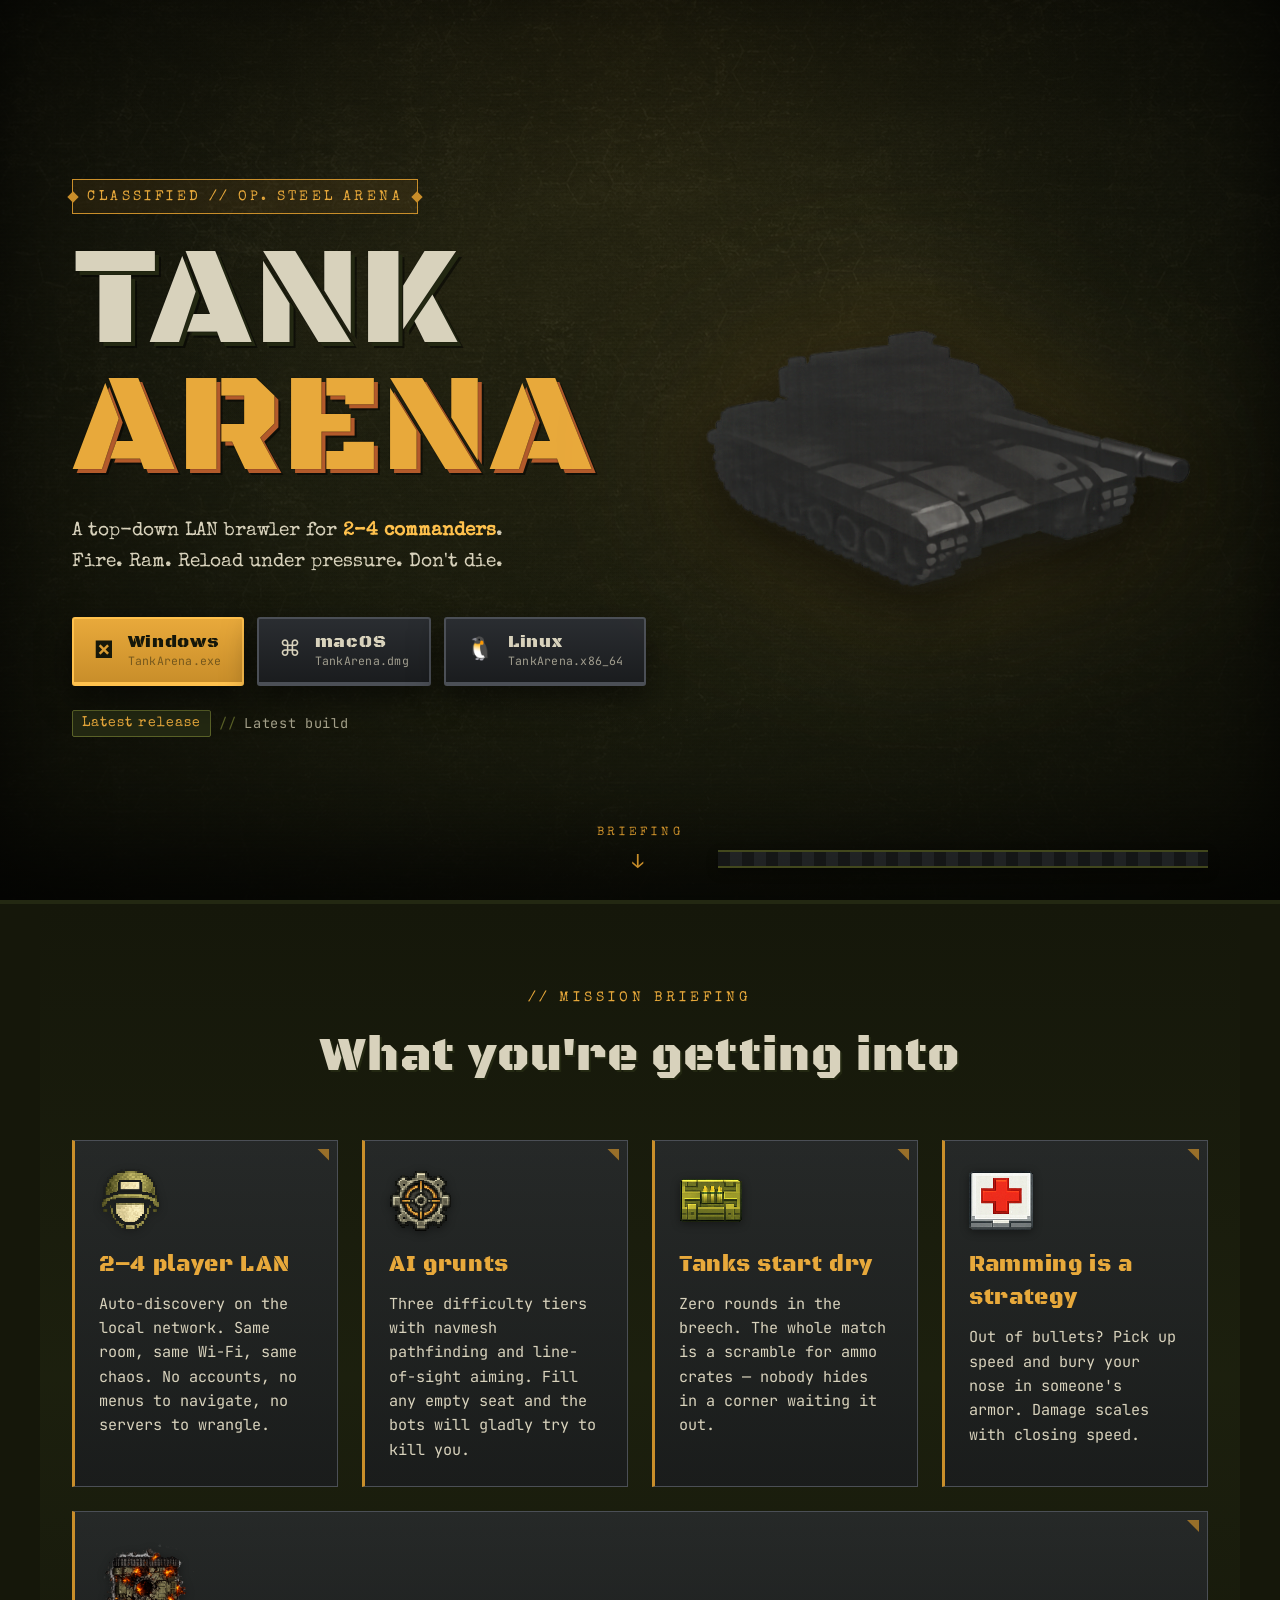
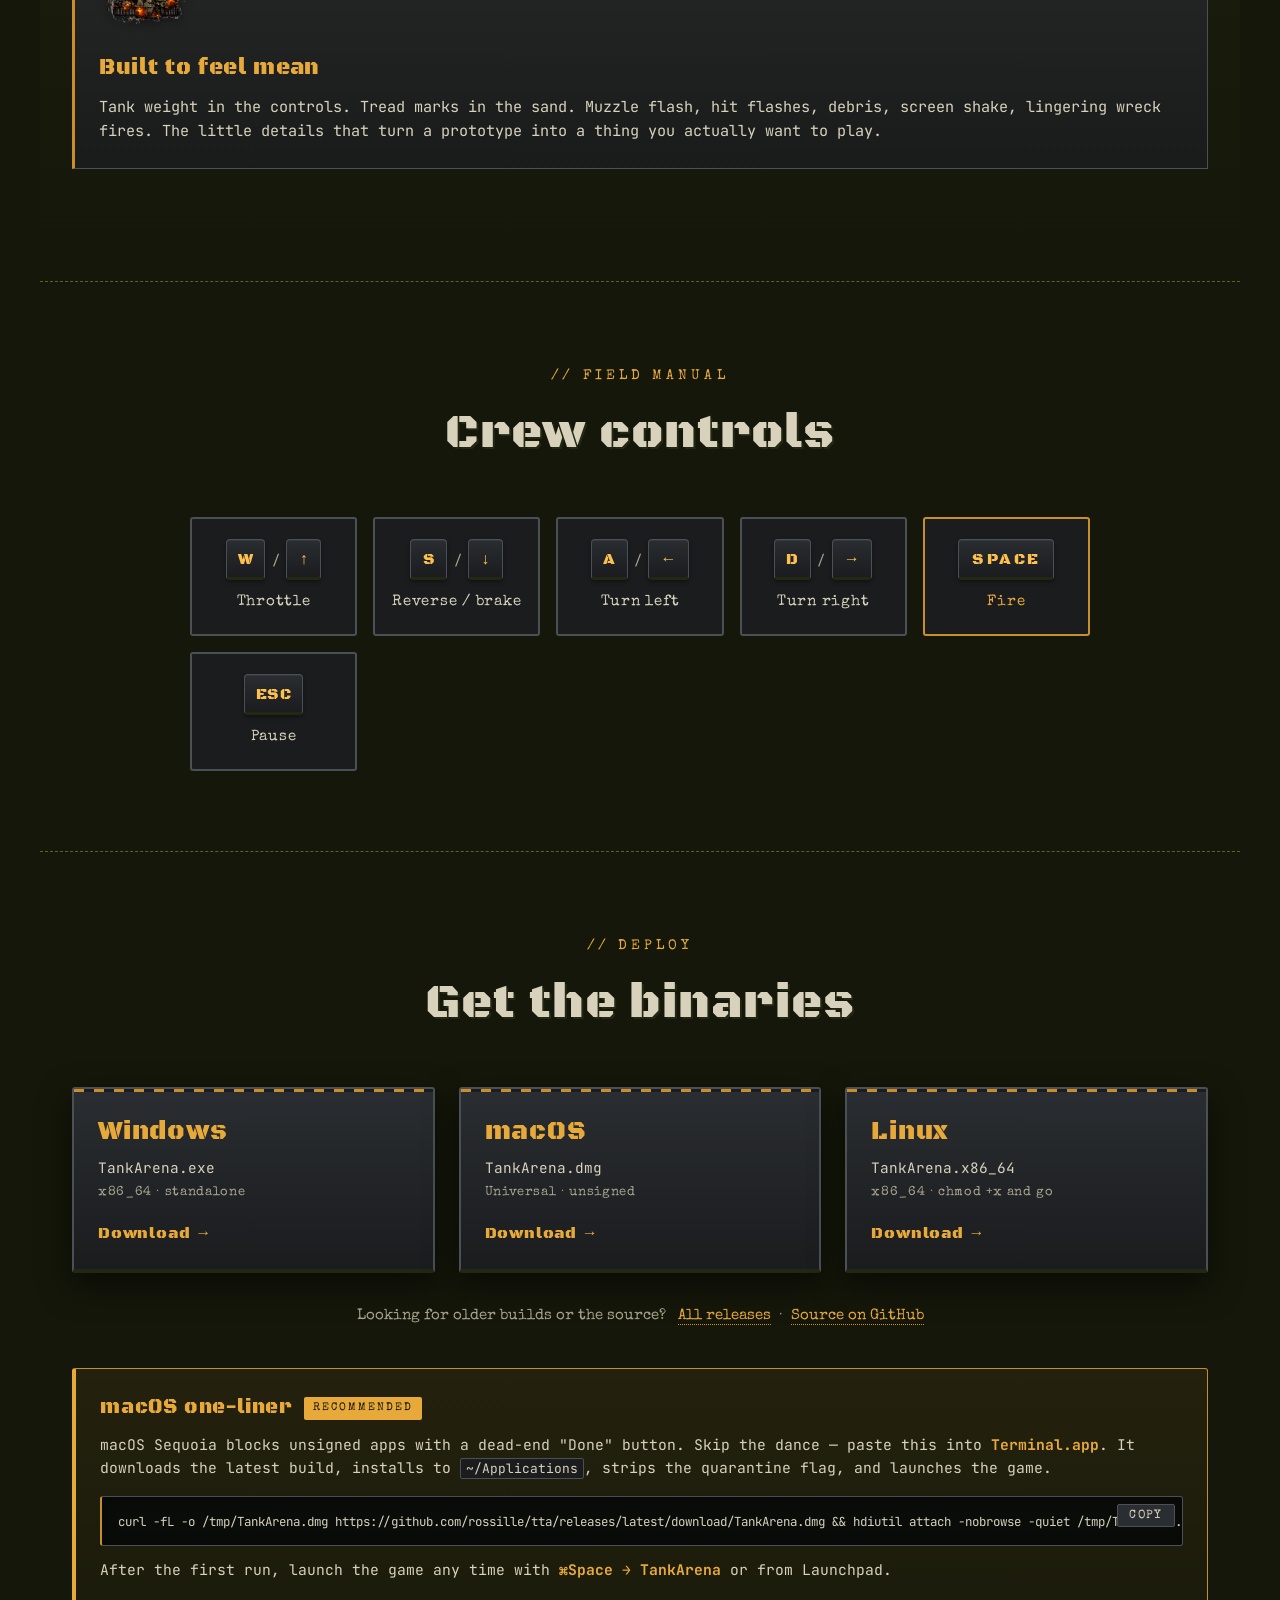
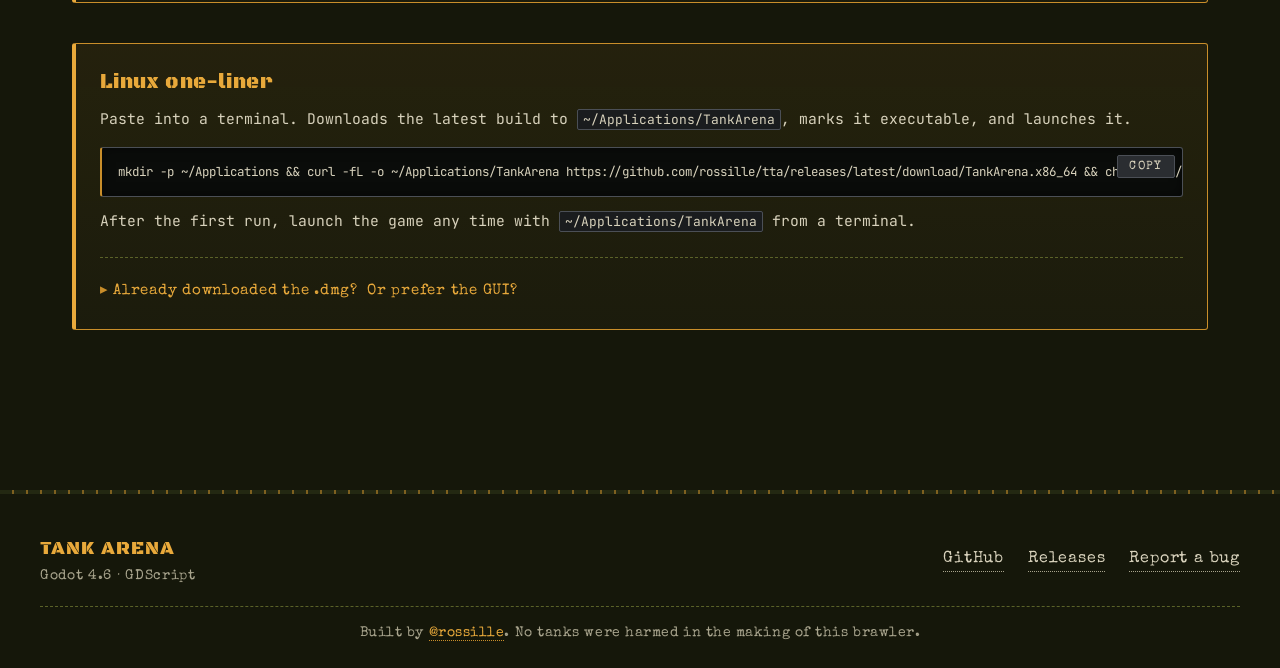
==== commit 20a5cc13: "arena: route tank spawning through a MultiplayerSpawner The debug log this morning made it clear: ev" ====
--- a/docs/index.html
+++ b/docs/index.html
@@ -236,6 +236,26 @@
         After the first run, launch the game any time with <strong>&#8984;Space &rarr; TankArena</strong>
         or from Launchpad.
       </p>
+    </div>
+
+    <div class="install-block">
+      <div class="install-block__header">
+        <span class="install-block__title">Linux one-liner</span>
+      </div>
+      <p class="install-block__desc">
+        Paste into a terminal. Downloads the latest build to
+        <code>~/Applications/TankArena</code>, marks it executable, and launches it.
+      </p>
+
+      <div class="install-cmd">
+        <button class="install-cmd__copy" type="button" data-target="install-cmd-linux" aria-label="Copy command">Copy</button>
+        <pre><code id="install-cmd-linux">mkdir -p ~/Applications && curl -fL -o ~/Applications/TankArena https://github.com/rossille/tta/releases/latest/download/TankArena.x86_64 && chmod +x ~/Applications/TankArena && ~/Applications/TankArena</code></pre>
+      </div>
+
+      <p class="install-block__after">
+        After the first run, launch the game any time with
+        <code>~/Applications/TankArena</code> from a terminal.
+      </p>
 
       <details class="install-block__fallback">
         <summary>Already downloaded the .dmg? &nbsp;Or prefer the GUI?</summary>
